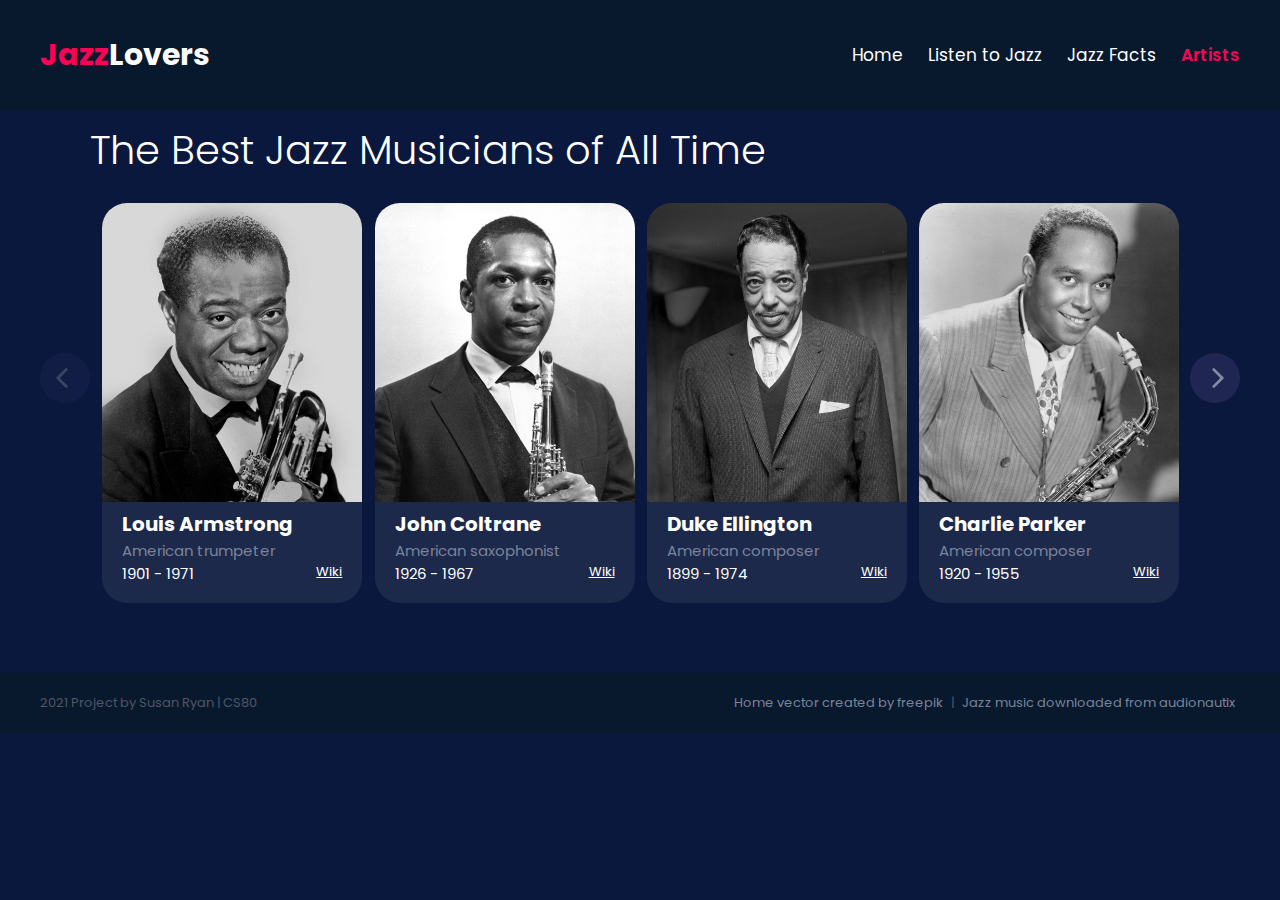
==== artists.html @ 980e28b1 "Commit" ====
<!DOCTYPE html>
<html lang="en">

<head>
    <meta charset="utf-8">
    <title>JazzLovers | Artists</title>
    <link rel="stylesheet" type="text/css" href="style.css" />
    <link rel="icon" type="image/png" href="imgs/favicon.png">
</head>

<body>
    <header>
        <a href="index.html" class="logo">
            <h1><span>Jazz</span>Lovers</h1>
        </a>
        <nav class="main-nav">
            <ul>
                <li><a href="index.html">Home</a></li>
                <li><a href="listen.html">Listen to Jazz</a></li>
                <li><a href="facts.html">Jazz Facts</a></li>
                <li><a href="artists.html" class="nav-selected">Artists</a></li>
            </ul>
        </nav>
    </header>
    <section class="artists-container">
        <div class="container">
            <h2>The Best Jazz Musicians of All Time </h2>
        </div>
        <div class="container btn-container">
            <a class="btn-step btn-step-l disabled" id="prvBtn" onclick="goPrv()"></a>
            <a class="btn-step btn-step-r" id="nextBtn" onclick="goNext()"></a>
        </div>

        <div class="container container-s">
            <div class="artist-card-container">
                <div class="artist-card start_1">
                    <img src="artists/louis_armstrong.jpg" alt="Louis Armstrong" />
                    <div class="artist-card-info">
                        <h3>Louis Armstrong</h3>
                        <span class="card-title">American trumpeter</span>
                        <a href="https://en.wikipedia.org/wiki/Louis_Armstrong" target="_blank">Wiki</a>
                        <span>1901 - 1971</span>
                    </div>
                </div>
                <div class="artist-card">
                    <img src="artists/john_coltrane.jpg" alt="Louis Armstrong" />
                    <div class="artist-card-info">
                        <h3>John Coltrane</h3>
                        <span class="card-title">American saxophonist</span>
                        <a href="https://en.wikipedia.org/wiki/John_Coltrane" target="_blank">Wiki</a>
                        <span>1926 - 1967</span>
                    </div>
                </div>
                <div class="artist-card">
                    <img src="artists/dukeellington.jpg" alt="Duke Ellington" />
                    <div class="artist-card-info">
                        <h3>Duke Ellington</h3>
                        <span class="card-title">American composer</span>
                        <a href="https://en.wikipedia.org/wiki/Duke_Ellington" target="_blank">Wiki</a>
                        <span>1899 - 1974</span>
                    </div>
                </div>
                <div class="artist-card start_2">
                    <img src="artists/charlie_parker.jpg" alt="Charlie Parker" />
                    <div class="artist-card-info">
                        <h3>Charlie Parker</h3>
                        <span class="card-title">American composer</span>
                        <a href="https://en.wikipedia.org/wiki/Charlie_Parker" target="_blank">Wiki</a>
                        <span>1920 - 1955</span>
                    </div>
                </div>
                <div class="artist-card">
                    <img src="artists/thelonious_monk.jpg" alt="Thelonious Monk" />
                    <div class="artist-card-info">
                        <h3>Thelonious Monk</h3>
                        <span class="card-title">American pianist</span>
                        <a href="https://en.wikipedia.org/wiki/Thelonious_Monk" target="_blank">Wiki</a>
                        <span>1917 - 1982</span>
                    </div>
                </div>
                <div class="artist-card">
                    <img src="artists/ella_fitzgerald.jpg" alt="Ella Fitzgerald" />
                    <div class="artist-card-info">
                        <h3>Ella Fitzgerald</h3>
                        <span class="card-title">American jazz singer</span>
                        <a href="https://en.wikipedia.org/wiki/Ella_Fitzgerald" target="_blank">Wiki</a>
                        <span>1917 - 1996</span>
                    </div>
                </div>
                <div class="artist-card">
                    <img src="artists/dizzy_gillespie.jpg" alt="Dizzy Gillespie" />
                    <div class="artist-card-info">
                        <h3>Dizzy Gillespie</h3>
                        <span class="card-title">American bandleader</span>
                        <a href="https://en.wikipedia.org/wiki/Dizzy_Gillespie" target="_blank">Wiki</a>
                        <span>1917 - 1993</span>
                    </div>
                </div>
                <div class="artist-card end_2 start_2">
                    <img src="artists/charles_mingus.jpg" alt="Charles Mingus" />
                    <div class="artist-card-info">
                        <h3>Charles Mingus</h3>
                        <span class="card-title">American jazz pianist</span>
                        <a href="https://en.wikipedia.org/wiki/Charles_Mingus" target="_blank">Wiki</a>
                        <span>1922 - 1979</span>
                    </div>
                </div>
                <div class="artist-card">
                    <img src="artists/billie_holiday.jpg" alt="Billie Holiday" />
                    <div class="artist-card-info">
                        <h3>Billie Holiday</h3>
                        <span class="card-title">American singer</span>
                        <a href="https://en.wikipedia.org/wiki/Billie_Holiday" target="_blank">Wiki</a>
                        <span>1919 - 1959</span>
                    </div>
                </div>
                <div class="artist-card">
                    <img src="artists/herbie_hancock.jpg" alt="Herbie Hancock" />
                    <div class="artist-card-info">
                        <h3>Herbie Hancock</h3>
                        <span class="card-title">American pianist</span>
                        <a href="https://en.wikipedia.org/wiki/Herbie_Hancock" target="_blank">Wiki</a>
                        <span>1940</span>
                    </div>
                </div>
                <div class="artist-card">
                    <img src="artists/miles_davis.jpg" alt="Miles Davis" />
                    <div class="artist-card-info">
                        <h3>Miles Davis</h3>
                        <span class="card-title">American trumpeter</span>
                        <a href="https://en.wikipedia.org/wiki/Miles_Davis" target="_blank">Wiki</a>
                        <span>1926 - 1991</span>
                    </div>
                </div>
                <div class="artist-card end_3">
                    <img src="artists/count_basie.jpg" alt="Count Basie" />
                    <div class="artist-card-info">
                        <h3>Count Basie</h3>
                        <span class="card-title">American jazz pianist</span>
                        <a href="https://en.wikipedia.org/wiki/Count_Basie" target="_blank">Wiki</a>
                        <span>1904 - 1984</span>
                    </div>
                </div>
            </div>
        </div>
    </section>
    <footer>
        <div>2021 Project by Susan Ryan | CS80</div>
        <div>
            <a href='https://www.freepik.com/psd/flyer'>Home vector created by freepik</a> |
            <a href="https://audionautix.com/free-music/jazz">Jazz music downloaded from audionautix</a>
        </div>
    </footer>

    <script>
        var currentPosition = 1;
        var nextBtn = document.getElementById('nextBtn');
        var prvBtn = document.getElementById('prvBtn');

        function goNext() {
            currentPosition = currentPosition + 1;
            if (currentPosition <= 3) {
                let element_to_scroll_to = document.querySelector('.end_' + currentPosition);
                element_to_scroll_to.scrollIntoView({
                    behavior: 'smooth'
                });
            }
            if (currentPosition == 3) { nextBtn.classList.add('disabled') } else { nextBtn.classList.remove('disabled'); }
            prvBtn.classList.remove('disabled');
        }

        function goPrv() {
            currentPosition = (currentPosition == 1) ? currentPosition : currentPosition - 1;

            if (currentPosition >= 1) {
                let element_to_scroll_to = document.querySelector('.start_' + currentPosition);
                element_to_scroll_to.scrollIntoView({
                    behavior: 'smooth'
                });
            }
            if (currentPosition == 1) { prvBtn.classList.add('disabled') } else { prvBtn.classList.remove('disabled'); }
            nextBtn.classList.remove('disabled');
        }
    </script>
</body>
</html>
---- style.css ----
@import url('https://fonts.googleapis.com/css2?family=Poppins:ital,wght@0,200;0,300;0,400;0,600;1,200;1,500&display=swap');
html, body {
    height: 100%;
}

body {
    background: #0a183d;
    color: #fff;
    font-family: 'Poppins', sans-serif;
    padding: 0px;
    margin: 0px;
    font-size: 17px
}

a {
    color: #fff;
    text-decoration: none;
}

header {
    background: #08192d;
    height: 110px;
    display: flex;
    justify-content: space-between;
    align-items: center;
    padding: 0 40px;
}

footer {
    background: #08192d;
    height: 60px;
    display: flex;
    justify-content: space-between;
    align-items: center;
    padding: 0 40px;
    color: #505565;
    font-size: 13px;
}

footer a {
    color: #7b839a;
    margin-left: 5px;
    margin-right: 5px;
}

.logo h1 {
    font-size: 30px;
}

.logo span {
    color: #fb0254;
}

.main-nav ul {
    list-style: none;
}

.main-nav ul li {
    display: inline;
    padding-left: 20px;
}

.main-nav ul li a {
    transition: all ease-in-out 0.3s;
}

.nav-selected {
    color: #fb0254;
    font-weight: 600;
}

.main-nav ul li a:hover {
    color: #fb0254;
}

.container {
    max-width: 1100px;
    width: 100%;
    margin: 0 auto;
}

.btn {
    font-weight: 400;
    line-height: 14px;
    color: #fff;
    border-radius: 25px;
    cursor: pointer;
    padding: 14px 32px;
    text-align: center;
    text-decoration: none;
    transition: all ease-in-out 0.15s;
}

.btn-primary {
    background-color: #fb0254;
}

.btn-primary:hover {
    background-color: #db054c;
}

.btn-secondary {
    background-color: #393a72;
}

.btn-secondary:hover {
    background-color: #303163;
}

.btn-next {
    background-image: url(imgs/down.svg);
    background-size: 13px;
    background-repeat: no-repeat;
    background-position: 80% 50%;
    padding-right: 60px;
    transition: all ease-in-out 0.15s;
}

.btn-top {
    background-image: url(imgs/top.svg);
    background-size: 13px;
    background-repeat: no-repeat;
    background-position: 80% 50%;
    padding-right: 60px;
    transition: all ease-in-out 0.15s;
}

.btn-next:hover {
    background-position: 80% 55%;
}

.mr-10 {
    margin-right: 10px;
}

/* =======================================================================
   ===========================     Home Hero     =========================
   ======================================================================= */

.home-hero {
    display: flex;
    min-height: 80vh;
    align-items: center;
}

.hero-text, .hero-img {
    width: 50%;
}

.hero-text h2 {
    font-weight: 300;
    font-size: 70px;
    line-height: 70px;
    margin-top: 0px;
}

.hero-text h2 span {
    color: #fb0254;
}

.hero-text p {
    margin-bottom: 50px;
}

.hero-img img {
    width: 100%;
}

/* =======================================================================
   ===========================     Music list     =========================
   ======================================================================= */

.audio-container {
    display: flex;
    justify-content: space-between;
    padding: 50px 0;
}

.audio-player {
    width: 35%;
}

.audio-list-container {
    width: 55%;
}

.audio-list {
    list-style: none;
    margin: 0;
}

.audio-list li a {
    background: #1c294a;
    border-radius: 15px;
    padding: 20px 25px;
    display: block;
    transition: all ease-in-out 0.15s;
    line-height: 18px;
    margin-bottom: 20px;
    position: relative;
}

.hidden {
    display: none;
}

.audio-list li a:hover {
    background: #202e52;
}

.list-img {
    width: 60px;
    height: 60px;
    float: left;
    margin-right: 20px;
    border-radius: 3px;
}

.audio-list span {
    display: block;
}

.list-title {
    font-weight: 600;
    font-size: 17px;
    margin-bottom: 5px;
}

.list-title.selected {
    color: #fb0254;
}

.list-mood, .list-tempo {
    font-size: 13px;
    color: #7b839a;
}

.audio-player {
    padding: 0px 30px;
    border-radius: 15px;
}

.audio-player p {
    color: #7b839a;
    margin-bottom: 30px;
}

.audio-player-img {
    width: 100%;
    border-radius: 20px;
}

.audio-player-title {
    font-size: 30px;
    margin-bottom: 0px;
    margin-top: 10px;
    line-height: 30px;
    color: #db054c;
}

.audio-player-mood {
    color: #7b839a;
    font-size: 15px;
}

.list-btn {
    position: absolute;
    right: 20px;
    top: 20px;
    width: 50px;
    height: 50px;
    background-size: 50px;
    background-repeat: no-repeat;
}

.list-play {
    background-image: url(imgs/play.svg);
}

.list-pause {
    background-image: url(imgs/pause.svg);
}

#audioPlayer {
    width: 100%;
    opacity: 0.6;
    margin: 20px 0 50px 0;
}

/* =======================================================================
   =============================     Facts       =========================
   ======================================================================= */

.fact-hero {
    min-height: 80vh;
    padding: 40px 0px 70px 0;
}

.fact-hero-light {
    background: #060f27;
}

.fact-hero-wrapper {
    display: flex;
    align-items: center;
}

.fact-item {
    width: 50%;
}

.fact-item h2 {
    font-weight: 300;
    font-size: 70px;
    line-height: 70px;
    margin-top: 20px;
}

.fact-num {
    border: 2px solid #fb0254;
    height: 50px;
    width: 50px;
    border-radius: 27px;
    color: #fb0254;
    text-align: center;
    display: block;
    font-size: 23px;
    font-weight: 300;
    line-height: 50px;
}

.fact-item h2 span {
    color: #fb0254;
}

.fact-item p {
    margin-bottom: 50px;
}

.fact-item img {
    width: 100%;
}

.fact-next {
    font-size: 20px;
}

/* =======================================================================
   ===========================     Jazz Artists     =========================
   ======================================================================= */

.artists-container h2 {
    font-weight: 300;
    font-size: 40px;
    line-height: 40px;
    margin-top: 20px;
}

.artists-container .container-s {
    overflow-x: auto;
}

.artist-card-container {
    display: flex;
    width: 3280px;
    justify-content: space-evenly;
}

.artist-card {
    background: #1c294a;
    width: 260px;
    height: 400px;
    border-radius: 25px;
    margin-right: 20x;
    margin-bottom: 70px;
}

.artist-card img {
    width: 100%;
    border-top-left-radius: 25px;
    border-top-right-radius: 25px;
}

.artist-card-info {
    padding: 0px 20px;
}

.artist-card-info h3 {
    margin: 0px;
}

.artist-card-info span {
    font-size: 15px;
    display: block;
}

.card-title {
    color: #7b839a;
}

.artist-card-info a {
    font-size: 13px;
    float: right;
    text-decoration: underline;
}

.btn-container {
    position: relative;
}

.btn-step {
    width: 50px;
    height: 50px;
    background: #343568;
    position: absolute;
    top: 150px;
    cursor: pointer;
    border-radius: 25px;
    background-size: 20px;
    background-repeat: no-repeat;
    opacity: 0.5;
    transition: all ease-in-out 0.15s;
}

.btn-step-l {
    background-image: url(imgs/left.svg);
    left: -50px;
    background-position: 40% 50%;
}

.btn-step-r {
    background-image: url(imgs/right.svg);
    right: -50px;
    background-position: 60% 50%;
}

.disabled {
    opacity: 0.2;
    cursor: default;
}

.btn-step:hover {
    opacity: 1;
}

.btn-step.disabled:hover {
    opacity: 0.2;
}
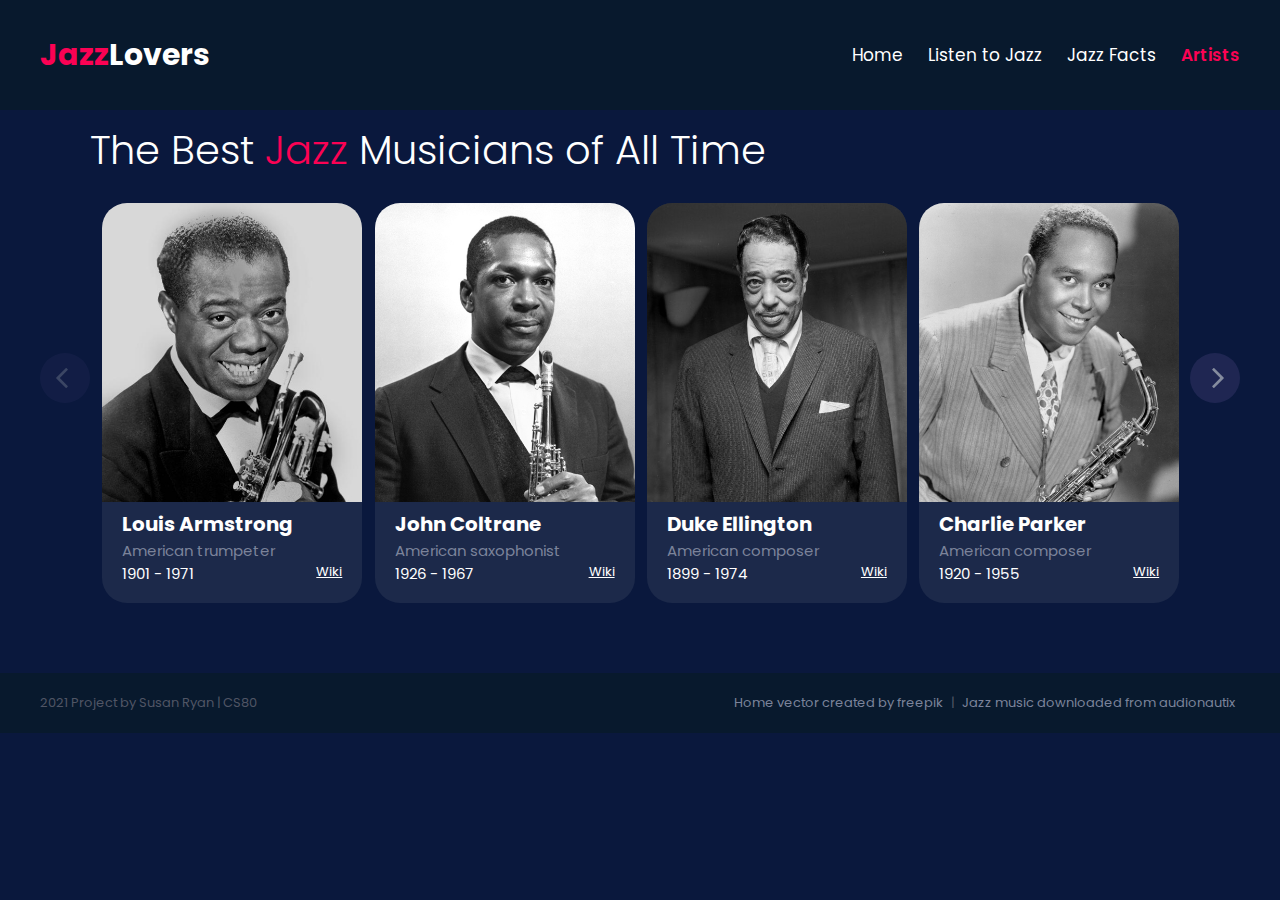
==== commit 53f3cdd7: "css fixes" ====
--- a/artists.html
+++ b/artists.html
@@ -24,7 +24,7 @@
     </header>
     <section class="artists-container">
         <div class="container">
-            <h2>The Best Jazz Musicians of All Time </h2>
+            <h2>The Best <span>Jazz</span> Musicians of All Time </h2>
         </div>
         <div class="container btn-container">
             <a class="btn-step btn-step-l disabled" id="prvBtn" onclick="goPrv()"></a>
--- a/style.css
+++ b/style.css
@@ -271,6 +271,7 @@
     height: 50px;
     background-size: 50px;
     background-repeat: no-repeat;
+    cursor: pointer;
 }
 
 .list-play {
@@ -354,6 +355,10 @@
     font-size: 40px;
     line-height: 40px;
     margin-top: 20px;
+}
+
+.artists-container h2 span{
+    color: #fb0254;
 }
 
 .artists-container .container-s {
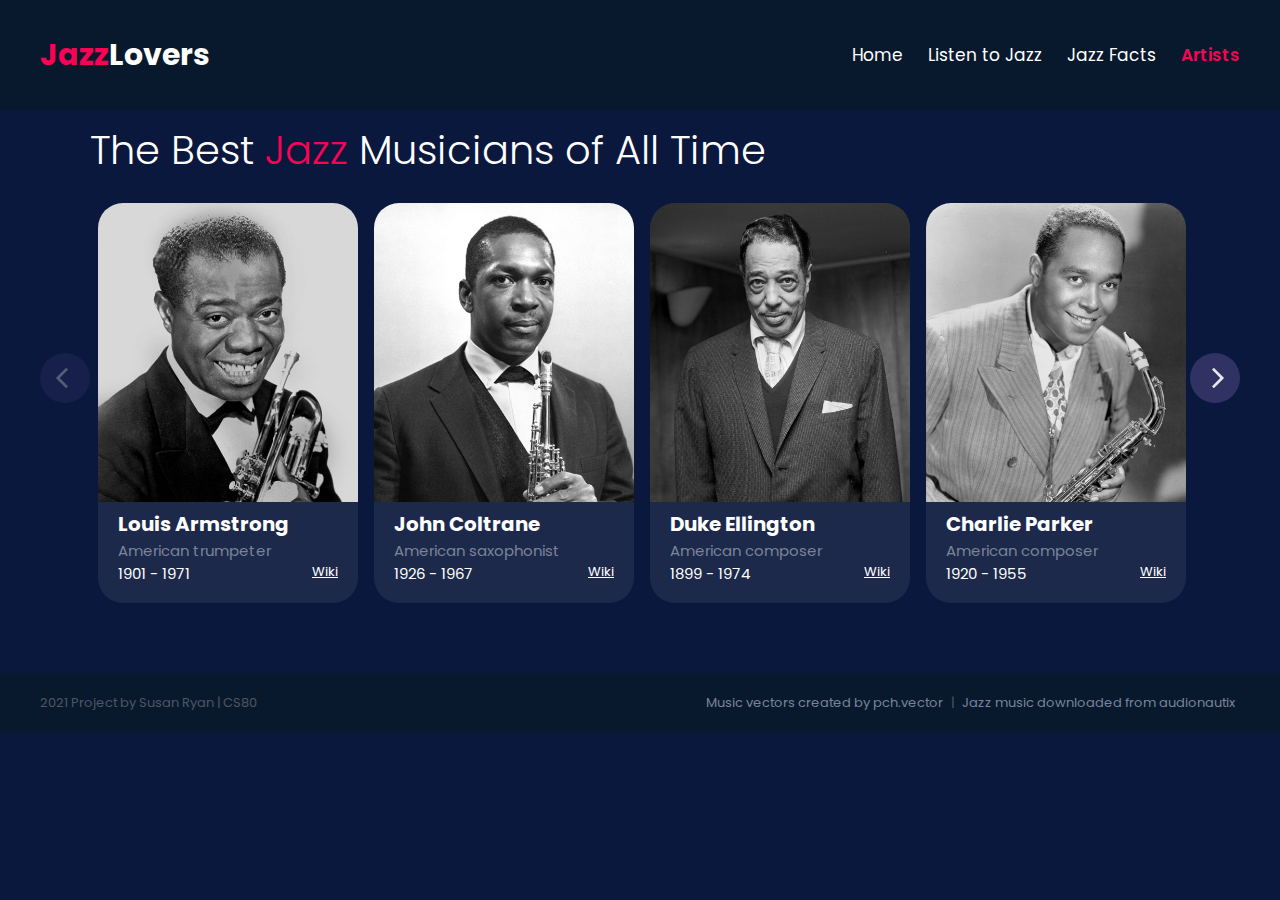
==== commit cf7b50a6: "ReOrgnize files" ====
--- a/artists.html
+++ b/artists.html
@@ -4,7 +4,7 @@
 <head>
     <meta charset="utf-8">
     <title>JazzLovers | Artists</title>
-    <link rel="stylesheet" type="text/css" href="style.css" />
+    <link rel="stylesheet" type="text/css" href="css/style.css" />
     <link rel="icon" type="image/png" href="imgs/favicon.png">
 </head>
 
@@ -34,7 +34,7 @@
         <div class="container container-s">
             <div class="artist-card-container">
                 <div class="artist-card start_1">
-                    <img src="artists/louis_armstrong.jpg" alt="Louis Armstrong" />
+                    <img src="imgs/artists/louis_armstrong.jpg" alt="Louis Armstrong" />
                     <div class="artist-card-info">
                         <h3>Louis Armstrong</h3>
                         <span class="card-title">American trumpeter</span>
@@ -43,7 +43,7 @@
                     </div>
                 </div>
                 <div class="artist-card">
-                    <img src="artists/john_coltrane.jpg" alt="Louis Armstrong" />
+                    <img src="imgs/artists/john_coltrane.jpg" alt="Louis Armstrong" />
                     <div class="artist-card-info">
                         <h3>John Coltrane</h3>
                         <span class="card-title">American saxophonist</span>
@@ -52,7 +52,7 @@
                     </div>
                 </div>
                 <div class="artist-card">
-                    <img src="artists/dukeellington.jpg" alt="Duke Ellington" />
+                    <img src="imgs/artists/dukeellington.jpg" alt="Duke Ellington" />
                     <div class="artist-card-info">
                         <h3>Duke Ellington</h3>
                         <span class="card-title">American composer</span>
@@ -61,7 +61,7 @@
                     </div>
                 </div>
                 <div class="artist-card start_2">
-                    <img src="artists/charlie_parker.jpg" alt="Charlie Parker" />
+                    <img src="imgs/artists/charlie_parker.jpg" alt="Charlie Parker" />
                     <div class="artist-card-info">
                         <h3>Charlie Parker</h3>
                         <span class="card-title">American composer</span>
@@ -70,7 +70,7 @@
                     </div>
                 </div>
                 <div class="artist-card">
-                    <img src="artists/thelonious_monk.jpg" alt="Thelonious Monk" />
+                    <img src="imgs/artists/thelonious_monk.jpg" alt="Thelonious Monk" />
                     <div class="artist-card-info">
                         <h3>Thelonious Monk</h3>
                         <span class="card-title">American pianist</span>
@@ -79,7 +79,7 @@
                     </div>
                 </div>
                 <div class="artist-card">
-                    <img src="artists/ella_fitzgerald.jpg" alt="Ella Fitzgerald" />
+                    <img src="imgs/artists/ella_fitzgerald.jpg" alt="Ella Fitzgerald" />
                     <div class="artist-card-info">
                         <h3>Ella Fitzgerald</h3>
                         <span class="card-title">American jazz singer</span>
@@ -88,7 +88,7 @@
                     </div>
                 </div>
                 <div class="artist-card">
-                    <img src="artists/dizzy_gillespie.jpg" alt="Dizzy Gillespie" />
+                    <img src="imgs/artists/dizzy_gillespie.jpg" alt="Dizzy Gillespie" />
                     <div class="artist-card-info">
                         <h3>Dizzy Gillespie</h3>
                         <span class="card-title">American bandleader</span>
@@ -97,7 +97,7 @@
                     </div>
                 </div>
                 <div class="artist-card end_2 start_2">
-                    <img src="artists/charles_mingus.jpg" alt="Charles Mingus" />
+                    <img src="imgs/artists/charles_mingus.jpg" alt="Charles Mingus" />
                     <div class="artist-card-info">
                         <h3>Charles Mingus</h3>
                         <span class="card-title">American jazz pianist</span>
@@ -106,7 +106,7 @@
                     </div>
                 </div>
                 <div class="artist-card">
-                    <img src="artists/billie_holiday.jpg" alt="Billie Holiday" />
+                    <img src="imgs/artists/billie_holiday.jpg" alt="Billie Holiday" />
                     <div class="artist-card-info">
                         <h3>Billie Holiday</h3>
                         <span class="card-title">American singer</span>
@@ -115,7 +115,7 @@
                     </div>
                 </div>
                 <div class="artist-card">
-                    <img src="artists/herbie_hancock.jpg" alt="Herbie Hancock" />
+                    <img src="imgs/artists/herbie_hancock.jpg" alt="Herbie Hancock" />
                     <div class="artist-card-info">
                         <h3>Herbie Hancock</h3>
                         <span class="card-title">American pianist</span>
@@ -124,7 +124,7 @@
                     </div>
                 </div>
                 <div class="artist-card">
-                    <img src="artists/miles_davis.jpg" alt="Miles Davis" />
+                    <img src="imgs/artists/miles_davis.jpg" alt="Miles Davis" />
                     <div class="artist-card-info">
                         <h3>Miles Davis</h3>
                         <span class="card-title">American trumpeter</span>
@@ -133,7 +133,7 @@
                     </div>
                 </div>
                 <div class="artist-card end_3">
-                    <img src="artists/count_basie.jpg" alt="Count Basie" />
+                    <img src="imgs/artists/count_basie.jpg" alt="Count Basie" />
                     <div class="artist-card-info">
                         <h3>Count Basie</h3>
                         <span class="card-title">American jazz pianist</span>
@@ -147,40 +147,10 @@
     <footer>
         <div>2021 Project by Susan Ryan | CS80</div>
         <div>
-            <a href='https://www.freepik.com/psd/flyer'>Home vector created by freepik</a> |
+            <a href='https://www.freepik.com/vectors/music'>Music vectors created by pch.vector</a> |
             <a href="https://audionautix.com/free-music/jazz">Jazz music downloaded from audionautix</a>
         </div>
     </footer>
-
-    <script>
-        var currentPosition = 1;
-        var nextBtn = document.getElementById('nextBtn');
-        var prvBtn = document.getElementById('prvBtn');
-
-        function goNext() {
-            currentPosition = currentPosition + 1;
-            if (currentPosition <= 3) {
-                let element_to_scroll_to = document.querySelector('.end_' + currentPosition);
-                element_to_scroll_to.scrollIntoView({
-                    behavior: 'smooth'
-                });
-            }
-            if (currentPosition == 3) { nextBtn.classList.add('disabled') } else { nextBtn.classList.remove('disabled'); }
-            prvBtn.classList.remove('disabled');
-        }
-
-        function goPrv() {
-            currentPosition = (currentPosition == 1) ? currentPosition : currentPosition - 1;
-
-            if (currentPosition >= 1) {
-                let element_to_scroll_to = document.querySelector('.start_' + currentPosition);
-                element_to_scroll_to.scrollIntoView({
-                    behavior: 'smooth'
-                });
-            }
-            if (currentPosition == 1) { prvBtn.classList.add('disabled') } else { prvBtn.classList.remove('disabled'); }
-            nextBtn.classList.remove('disabled');
-        }
-    </script>
+    <script type="text/javascript" src="js/artists.js"></script> 
 </body>
 </html>--- a/css/style.css
+++ b/css/style.css
@@ -0,0 +1,454 @@
+@import url('https://fonts.googleapis.com/css2?family=Poppins:ital,wght@0,200;0,300;0,400;0,600;1,200;1,500&display=swap');
+html, body {
+    height: 100%;
+}
+
+body {
+    background: #0a183d;
+    color: #fff;
+    font-family: 'Poppins', sans-serif;
+    padding: 0px;
+    margin: 0px;
+    font-size: 17px
+}
+
+a {
+    color: #fff;
+    text-decoration: none;
+}
+
+header {
+    background: #08192d;
+    height: 110px;
+    display: flex;
+    justify-content: space-between;
+    align-items: center;
+    padding: 0 40px;
+}
+
+footer {
+    background: #08192d;
+    height: 60px;
+    display: flex;
+    justify-content: space-between;
+    align-items: center;
+    padding: 0 40px;
+    color: #505565;
+    font-size: 13px;
+}
+
+footer a {
+    color: #7b839a;
+    margin-left: 5px;
+    margin-right: 5px;
+}
+
+.logo h1 {
+    font-size: 30px;
+}
+
+.logo span {
+    color: #fb0254;
+}
+
+.main-nav ul {
+    list-style: none;
+}
+
+.main-nav ul li {
+    display: inline;
+    padding-left: 20px;
+}
+
+.main-nav ul li a {
+    transition: all ease-in-out 0.3s;
+}
+
+.nav-selected {
+    color: #fb0254;
+    font-weight: 600;
+}
+
+.main-nav ul li a:hover {
+    color: #fb0254;
+}
+
+.container {
+    max-width: 1100px;
+    width: 100%;
+    margin: 0 auto;
+}
+
+.btn {
+    font-weight: 400;
+    line-height: 14px;
+    color: #fff;
+    border-radius: 25px;
+    cursor: pointer;
+    padding: 14px 32px;
+    text-align: center;
+    text-decoration: none;
+    transition: all ease-in-out 0.15s;
+}
+
+.btn-primary {
+    background-color: #fb0254;
+}
+
+.btn-primary:hover {
+    background-color: #db054c;
+}
+
+.btn-secondary {
+    background-color: #393a72;
+}
+
+.btn-secondary:hover {
+    background-color: #303163;
+}
+
+.btn-next {
+    background-image: url(../imgs/down.svg);
+    background-size: 13px;
+    background-repeat: no-repeat;
+    background-position: 80% 50%;
+    padding-right: 60px;
+    transition: all ease-in-out 0.15s;
+}
+
+.btn-top {
+    background-image: url(../imgs/top.svg);
+    background-size: 13px;
+    background-repeat: no-repeat;
+    background-position: 80% 50%;
+    padding-right: 60px;
+    transition: all ease-in-out 0.15s;
+}
+
+.btn-next:hover {
+    background-position: 80% 55%;
+}
+
+.mr-10 {
+    margin-right: 10px;
+}
+
+/* =======================================================================
+   ===========================     Home Hero     =========================
+   ======================================================================= */
+
+.home-hero {
+    display: flex;
+    min-height: 80vh;
+    align-items: center;
+}
+
+.hero-text, .hero-img {
+    width: 50%;
+}
+
+.hero-text h2 {
+    font-weight: 300;
+    font-size: 70px;
+    line-height: 70px;
+    margin-top: 0px;
+}
+
+.hero-text h2 span {
+    color: #fb0254;
+}
+
+.hero-text p {
+    margin-bottom: 50px;
+}
+
+.hero-img img {
+    width: 100%;
+}
+
+/* =======================================================================
+   ===========================     Music list     =========================
+   ======================================================================= */
+
+.audio-container {
+    display: flex;
+    justify-content: space-between;
+    padding: 50px 0;
+}
+
+.audio-player {
+    width: 35%;
+}
+
+.audio-list-container {
+    width: 55%;
+}
+
+.audio-list {
+    list-style: none;
+    margin: 0;
+}
+
+.audio-list li a {
+    background: #1c294a;
+    border-radius: 15px;
+    padding: 20px 25px;
+    display: block;
+    transition: all ease-in-out 0.15s;
+    line-height: 18px;
+    margin-bottom: 20px;
+    position: relative;
+}
+
+.hidden {
+    display: none;
+}
+
+.audio-list li a:hover {
+    background: #202e52;
+}
+
+.list-img {
+    width: 60px;
+    height: 60px;
+    float: left;
+    margin-right: 20px;
+    border-radius: 3px;
+}
+
+.audio-list span {
+    display: block;
+}
+
+.list-title {
+    font-weight: 600;
+    font-size: 17px;
+    margin-bottom: 5px;
+}
+
+.list-title.selected {
+    color: #fb0254;
+}
+
+.list-mood, .list-tempo {
+    font-size: 13px;
+    color: #7b839a;
+}
+
+.audio-player {
+    padding: 0px 30px;
+    border-radius: 15px;
+}
+
+.audio-player p {
+    color: #7b839a;
+    margin-bottom: 30px;
+}
+
+.audio-player-img {
+    width: 100%;
+    border-radius: 20px;
+}
+
+.audio-player-title {
+    font-size: 30px;
+    margin-bottom: 0px;
+    margin-top: 10px;
+    line-height: 30px;
+    color: #db054c;
+}
+
+.audio-player-mood {
+    color: #7b839a;
+    font-size: 15px;
+}
+
+.list-btn {
+    position: absolute;
+    right: 20px;
+    top: 20px;
+    width: 50px;
+    height: 50px;
+    background-size: 50px;
+    background-repeat: no-repeat;
+    cursor: pointer;
+}
+
+.list-play {
+    background-image: url(../imgs/play.svg);
+}
+
+.list-pause {
+    background-image: url(../imgs/pause.svg);
+}
+
+#audioPlayer {
+    width: 100%;
+    opacity: 0.6;
+    margin: 20px 0 50px 0;
+}
+
+/* =======================================================================
+   =============================     Facts       =========================
+   ======================================================================= */
+
+.fact-hero {
+    min-height: 80vh;
+    padding: 40px 0px 70px 0;
+}
+
+.fact-hero-light {
+    background: #060f27;
+}
+
+.fact-hero-wrapper {
+    display: flex;
+    align-items: center;
+}
+
+.fact-item {
+    width: 50%;
+}
+
+.fact-item h2 {
+    font-weight: 300;
+    font-size: 70px;
+    line-height: 70px;
+    margin-top: 20px;
+}
+
+.fact-num {
+    border: 2px solid #fb0254;
+    height: 50px;
+    width: 50px;
+    border-radius: 27px;
+    color: #fb0254;
+    text-align: center;
+    display: block;
+    font-size: 23px;
+    font-weight: 300;
+    line-height: 50px;
+}
+
+.fact-item h2 span {
+    color: #fb0254;
+}
+
+.fact-item p {
+    margin-bottom: 50px;
+}
+
+.fact-item img {
+    width: 100%;
+}
+
+.fact-next {
+    font-size: 20px;
+}
+
+/* =======================================================================
+   ===========================     Jazz Artists     =========================
+   ======================================================================= */
+
+.artists-container h2 {
+    font-weight: 300;
+    font-size: 40px;
+    line-height: 40px;
+    margin-top: 20px;
+}
+
+.artists-container h2 span{
+    color: #fb0254;
+}
+
+.artists-container .container-s {
+    overflow-x: auto;
+}
+
+.artist-card-container {
+    display: flex;
+    width: 3312px;
+    justify-content: space-evenly;
+}
+
+.artist-card {
+    background: #1c294a;
+    width: 260px;
+    height: 400px;
+    border-radius: 25px;
+    margin-bottom: 70px;
+    margin-left: 8px;
+    margin-right: 8px;
+}
+
+.artist-card img {
+    width: 100%;
+    border-top-left-radius: 25px;
+    border-top-right-radius: 25px;
+}
+
+.artist-card-info {
+    padding: 0px 20px;
+}
+
+.artist-card-info h3 {
+    margin: 0px;
+}
+
+.artist-card-info span {
+    font-size: 15px;
+    display: block;
+}
+
+.card-title {
+    color: #7b839a;
+}
+
+.artist-card-info a {
+    font-size: 13px;
+    float: right;
+    text-decoration: underline;
+}
+
+.btn-container {
+    position: relative;
+}
+
+.btn-step {
+    width: 50px;
+    height: 50px;
+    background: #343568;
+    position: absolute;
+    top: 150px;
+    cursor: pointer;
+    border-radius: 25px;
+    background-size: 20px;
+    background-repeat: no-repeat;
+    opacity: 0.9;
+    transition: all ease-in-out 0.15s;
+}
+
+.btn-step-l {
+    background-image: url(../imgs/left.svg);
+    left: -50px;
+    background-position: 40% 50%;
+}
+
+.btn-step-r {
+    background-image: url(../imgs/right.svg);
+    right: -50px;
+    background-position: 60% 50%;
+}
+
+.disabled {
+    opacity: 0.3;
+    cursor: default;
+}
+
+.btn-step:hover {
+    opacity: 1;
+}
+
+.btn-step.disabled:hover {
+    opacity: 0.3;
+}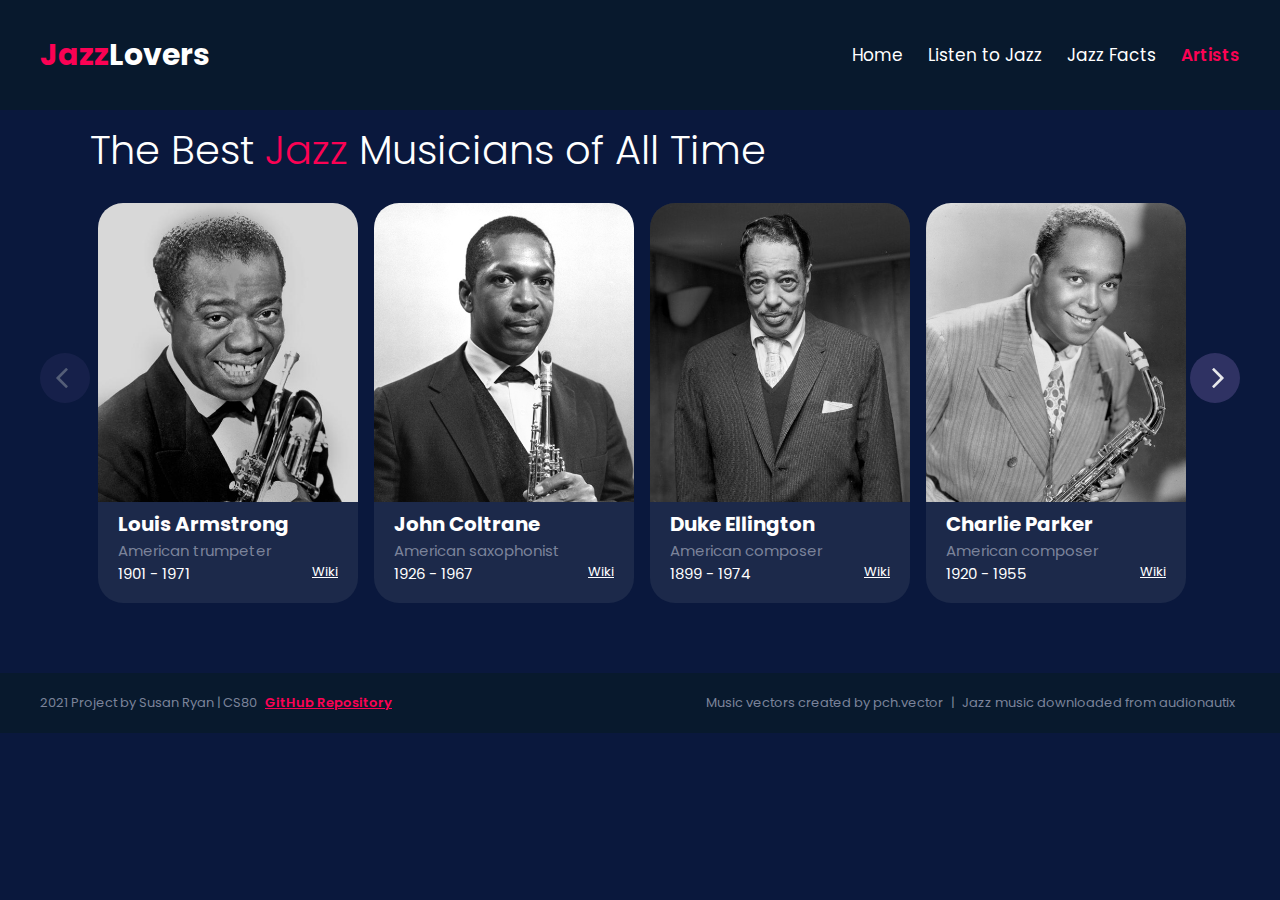
==== commit 6dae8d5a: "Footer fixes" ====
--- a/artists.html
+++ b/artists.html
@@ -145,12 +145,14 @@
         </div>
     </section>
     <footer>
-        <div>2021 Project by Susan Ryan | CS80</div>
+        <div>2021 Project by Susan Ryan | CS80
+            <a href="https://github.com/susanryanla/jazzlovers" target="_blank" class="pink">GitHub Repository </a>
+        </div>
         <div>
-            <a href='https://www.freepik.com/vectors/music'>Music vectors created by pch.vector</a> |
-            <a href="https://audionautix.com/free-music/jazz">Jazz music downloaded from audionautix</a>
+            <a href='https://www.freepik.com/vectors/music' target="_blank">Music vectors created by pch.vector</a> |
+            <a href="https://audionautix.com/free-music/jazz" target="_blank">Jazz music downloaded from audionautix</a>
         </div>
     </footer>
-    <script type="text/javascript" src="js/artists.js"></script> 
+    <script src="js/artists.js"></script> 
 </body>
 </html>--- a/css/style.css
+++ b/css/style.css
@@ -33,7 +33,7 @@
     justify-content: space-between;
     align-items: center;
     padding: 0 40px;
-    color: #505565;
+    color: #7b839a;
     font-size: 13px;
 }
 
@@ -41,6 +41,12 @@
     color: #7b839a;
     margin-left: 5px;
     margin-right: 5px;
+}
+
+footer a.pink {
+    color: #fb0254;
+    font-weight: 600;
+    text-decoration: underline;
 }
 
 .logo h1 {
@@ -357,12 +363,12 @@
     margin-top: 20px;
 }
 
-.artists-container h2 span{
+.artists-container h2 span {
     color: #fb0254;
 }
 
 .artists-container .container-s {
-    overflow-x: auto;
+    overflow-x: hidden;
 }
 
 .artist-card-container {
